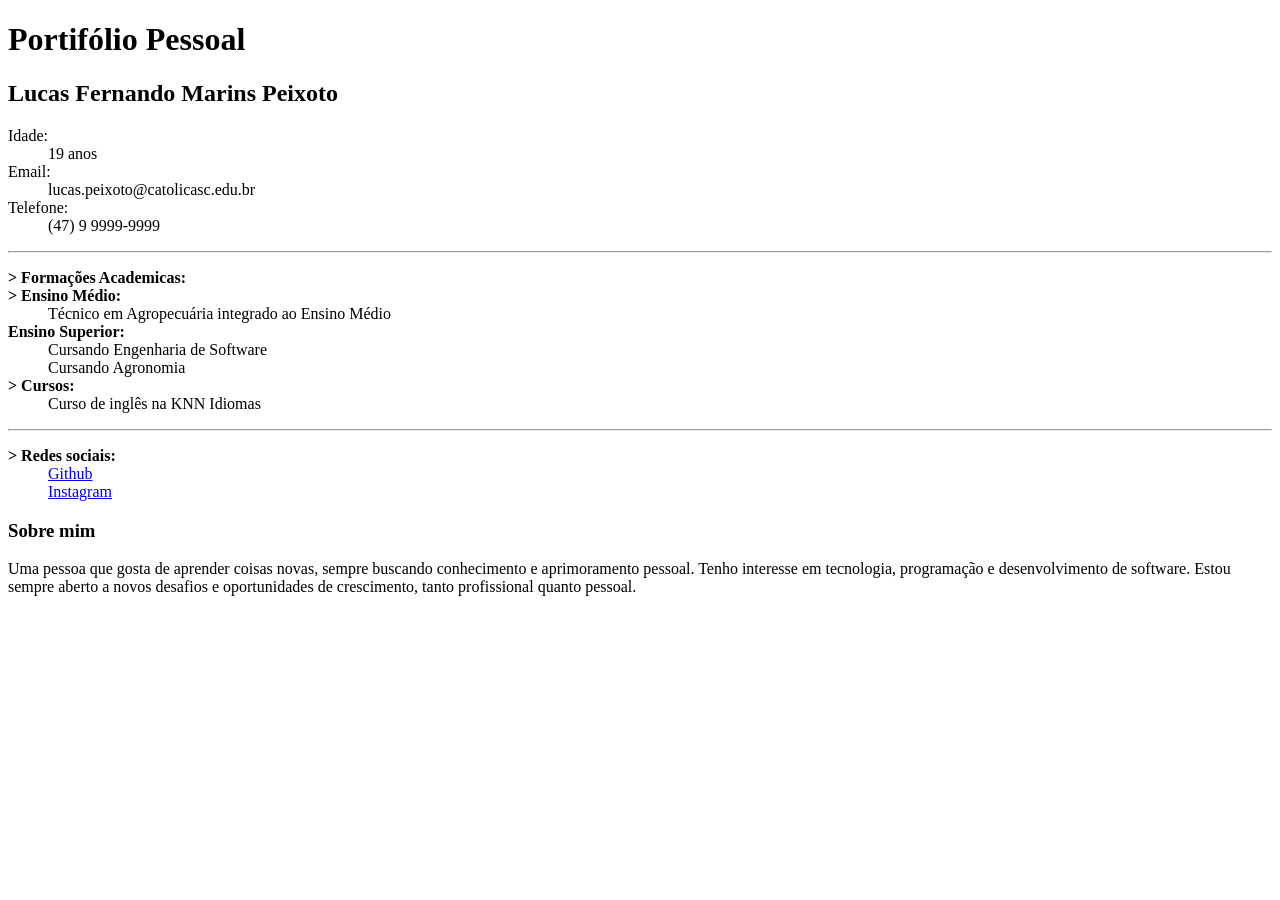
==== index.html @ bbc360eb "criação" ====
<!DOCTYPE html>
<html lang="pt-br">

<head>
  <meta charset="UTF-8">
  <meta name="viewport" content="width=device-width, initial-scale=1.0">
  <title>Portifólio Pessoal</title>
  <link rel="icon" type="image/jpg" href="imagens/icon.jpg">
</head>

<body>
  <h1>Portifólio Pessoal</h1>
  <h2>Lucas Fernando Marins Peixoto</h2>
  <dl>
    <dt>Idade:</dt>
    <dd>19 anos</dd>
    <dt>Email:</dt>
    <dd>lucas.peixoto@catolicasc.edu.br</dd>
    <dt>Telefone:</dt>
    <dd>(47) 9 9999-9999</dd>
  </dl>
  <hr>
  <dl>
    <dt><strong>> Formações Academicas:</strong></dt>
    <dt><strong>> Ensino Médio:</strong></dt>
    <dd>Técnico em Agropecuária integrado ao Ensino Médio</dd>
    <dt><strong>Ensino Superior:</strong></dt>
    <dd>Cursando Engenharia de Software</dd>
    <dd>Cursando Agronomia</dd>
    <dt><strong>> Cursos:</strong></dt>
    <dd>Curso de inglês na KNN Idiomas</dd>
  </dl>
  <hr>
  <dl>
    <dt><strong>> Redes sociais:</strong></dt>
    <dd><a href="https://github.com/lucaspeixotoo" target="_blank">Github </a></dd>
    <dd><a href="https://www.instagram.com/_.peixotoo/?next=%2F" target="_blank">Instagram</a></dd>
  </dl>
  <p>
  <h3>Sobre mim</h3>
  Uma pessoa que gosta de aprender coisas novas, sempre buscando conhecimento e aprimoramento pessoal. Tenho interesse
  em tecnologia,
  programação e desenvolvimento de software. Estou sempre aberto a novos desafios e oportunidades de crescimento, tanto
  profissional quanto pessoal.
  </p>
</body>

</html>
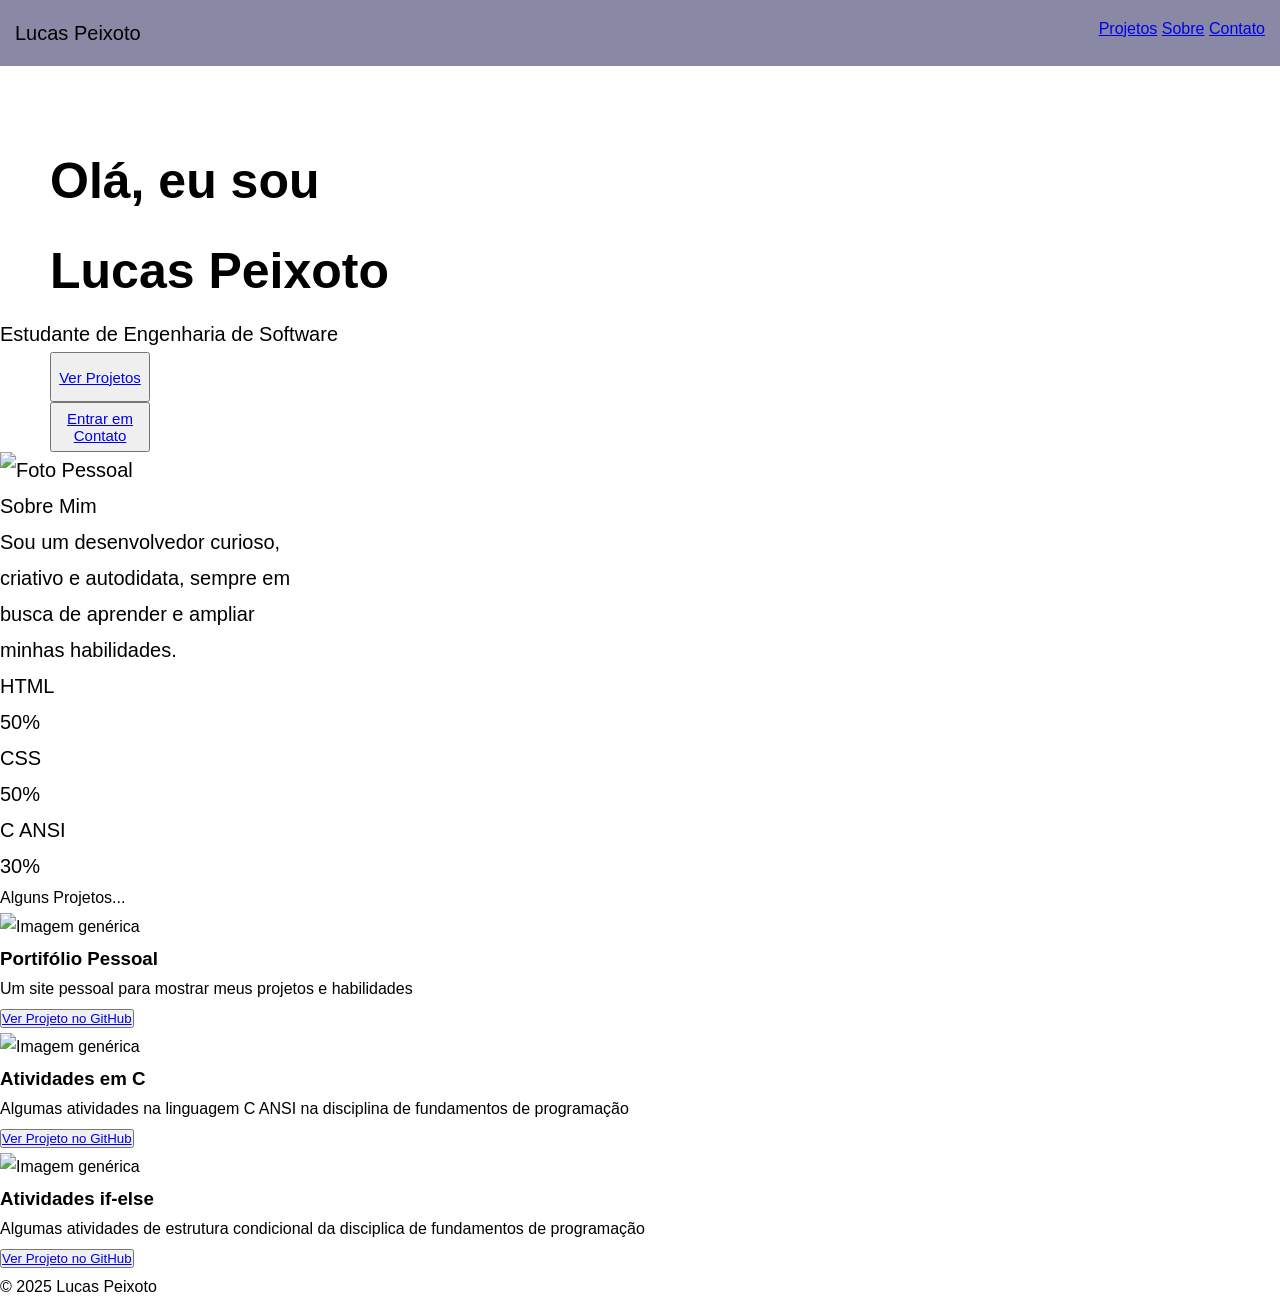
==== commit 7044cf04: "Alterações" ====
--- a/index.html
+++ b/index.html
@@ -1,48 +1,80 @@
 <!DOCTYPE html>
 <html lang="pt-br">
-
 <head>
   <meta charset="UTF-8">
   <meta name="viewport" content="width=device-width, initial-scale=1.0">
   <title>Portifólio Pessoal</title>
-  <link rel="icon" type="image/jpg" href="imagens/icon.jpg">
+ <link rel="stylesheet" href="style.css">
 </head>
+<body>
 
-<body>
-  <h1>Portifólio Pessoal</h1>
-  <h2>Lucas Fernando Marins Peixoto</h2>
-  <dl>
-    <dt>Idade:</dt>
-    <dd>19 anos</dd>
-    <dt>Email:</dt>
-    <dd>lucas.peixoto@catolicasc.edu.br</dd>
-    <dt>Telefone:</dt>
-    <dd>(47) 9 9999-9999</dd>
-  </dl>
-  <hr>
-  <dl>
-    <dt><strong>> Formações Academicas:</strong></dt>
-    <dt><strong>> Ensino Médio:</strong></dt>
-    <dd>Técnico em Agropecuária integrado ao Ensino Médio</dd>
-    <dt><strong>Ensino Superior:</strong></dt>
-    <dd>Cursando Engenharia de Software</dd>
-    <dd>Cursando Agronomia</dd>
-    <dt><strong>> Cursos:</strong></dt>
-    <dd>Curso de inglês na KNN Idiomas</dd>
-  </dl>
-  <hr>
-  <dl>
-    <dt><strong>> Redes sociais:</strong></dt>
-    <dd><a href="https://github.com/lucaspeixotoo" target="_blank">Github </a></dd>
-    <dd><a href="https://www.instagram.com/_.peixotoo/?next=%2F" target="_blank">Instagram</a></dd>
-  </dl>
-  <p>
-  <h3>Sobre mim</h3>
-  Uma pessoa que gosta de aprender coisas novas, sempre buscando conhecimento e aprimoramento pessoal. Tenho interesse
-  em tecnologia,
-  programação e desenvolvimento de software. Estou sempre aberto a novos desafios e oportunidades de crescimento, tanto
-  profissional quanto pessoal.
-  </p>
+  <header>
+    <div class="nome">
+      <p>Lucas Peixoto</p>
+    </div> 
+    <div class="menu">
+      <a href="https://github.com/lucaspeixotoo" target="_blank">Projetos</a>
+      <a href="#">Sobre</a>
+      <a href="mailto:lucas.peixoto@catolicasc.edu.br?subject=Dúvida%20Rápida&bory=Olá%20gostaria%20de%20conversar%20com%20você%20sobre..." target="_blank">Contato</a>
+    </div>
+  </header>
+
+  <main>
+    <section class="sobre" id="introdução">
+      <p class="inicio">Olá, eu sou<br>Lucas Peixoto</p>
+      <p>Estudante de Engenharia de Software</p>
+      <button class="botao"><a href="https://github.com/lucaspeixotoo">Ver Projetos</a></button>
+      <button class="botao"><a href="mailto:lucas.peixoto@catolicasc.edu.br?subject=Dúvida%20Rápida&bory=Olá%20gostaria%20de%20conversar%20com%20você%20sobre...">Entrar em Contato</a></button>
+      <img src="#" alt="Foto Pessoal">  
+    </section>
+
+    <section class="sobre" id="eu">
+      <div>
+        <p>Sobre Mim</p>
+        <p>Sou um desenvolvedor curioso,<br>criativo e autodidata, sempre em<br>busca de aprender e ampliar<br>minhas habilidades.</p>
+      </div>
+      <div id="linguagens">
+        <p>HTML</p>
+        <div class="container">
+          <div class="skills html">50%</div>
+        </div>
+        <p>CSS</p>
+        <div class="container">
+          <div class="skills css">50%</div>
+        </div>
+        <p>C ANSI</p>
+        <div class="container">
+          <div class="skills c_ansi">30%</div>
+        </div>  
+      </div>
+    </section>
+
+    <section id="trabalhos">
+      <p>Alguns Projetos...</p>
+      <div class="projetos" id="projeto01">
+        <img src="#" alt="Imagem genérica">
+        <h3>Portifólio Pessoal</h3>
+        <p>Um site pessoal para mostrar meus projetos e habilidades</p>
+        <button><a href="#">Ver Projeto no GitHub</a></button>
+      </div>
+
+      <div class="projetos" id="projeto02">
+        <img src="#" alt="Imagem genérica">
+        <h3>Atividades em C</h3>
+        <p>Algumas atividades na linguagem C ANSI na disciplina de fundamentos de programação</p>
+        <button><a href="#">Ver Projeto no GitHub</a></button>
+      </div>
+
+      <div class="projetos" id="projeto03">
+        <img src="#" alt="Imagem genérica">
+        <h3>Atividades if-else</h3>
+        <p>Algumas atividades de estrutura condicional da disciplica de fundamentos de programação</p>
+        <button><a href="#">Ver Projeto no GitHub</a></button>
+      </div>
+     </section> 
+    </main>
+    <footer>
+      <p>© 2025 Lucas Peixoto</p>
+    </footer>
 </body>
-
-</html>+</html>
--- a/style.css
+++ b/style.css
@@ -0,0 +1,56 @@
+*{
+  box-sizing: border-box;
+  margin: 0;
+  padding: 0;
+}
+
+body{
+  margin: 0;
+  padding: 0;
+  background-color: white;
+  font-family: sans-serif;
+  display: flex;
+  flex-direction: column;
+  line-height: 1.8;
+}
+
+header{
+  display: flex;
+  justify-content: space-between;
+  background-color: rgb(137, 137, 165);
+  font-size: 16px;
+}
+
+.nome{
+  font-size: 20px;
+  padding: 10px;
+  margin: 5px;
+}
+
+.menu{
+  padding: 10px;
+  margin: 5px;
+  margin-left: 50px;
+}
+
+.sobre {
+  display: flex;
+  flex-direction: column;
+  font-size: 20px;
+  
+}
+
+.sobre .inicio {
+  display: flex;
+  font-size: 50px;
+  font-weight: bold;
+  margin-top: 70px;
+  margin-left: 50px;
+}
+
+.botao {
+  font-size: 15px;
+  width: 100px;
+  height: 50px;
+  margin-left: 50px;
+}
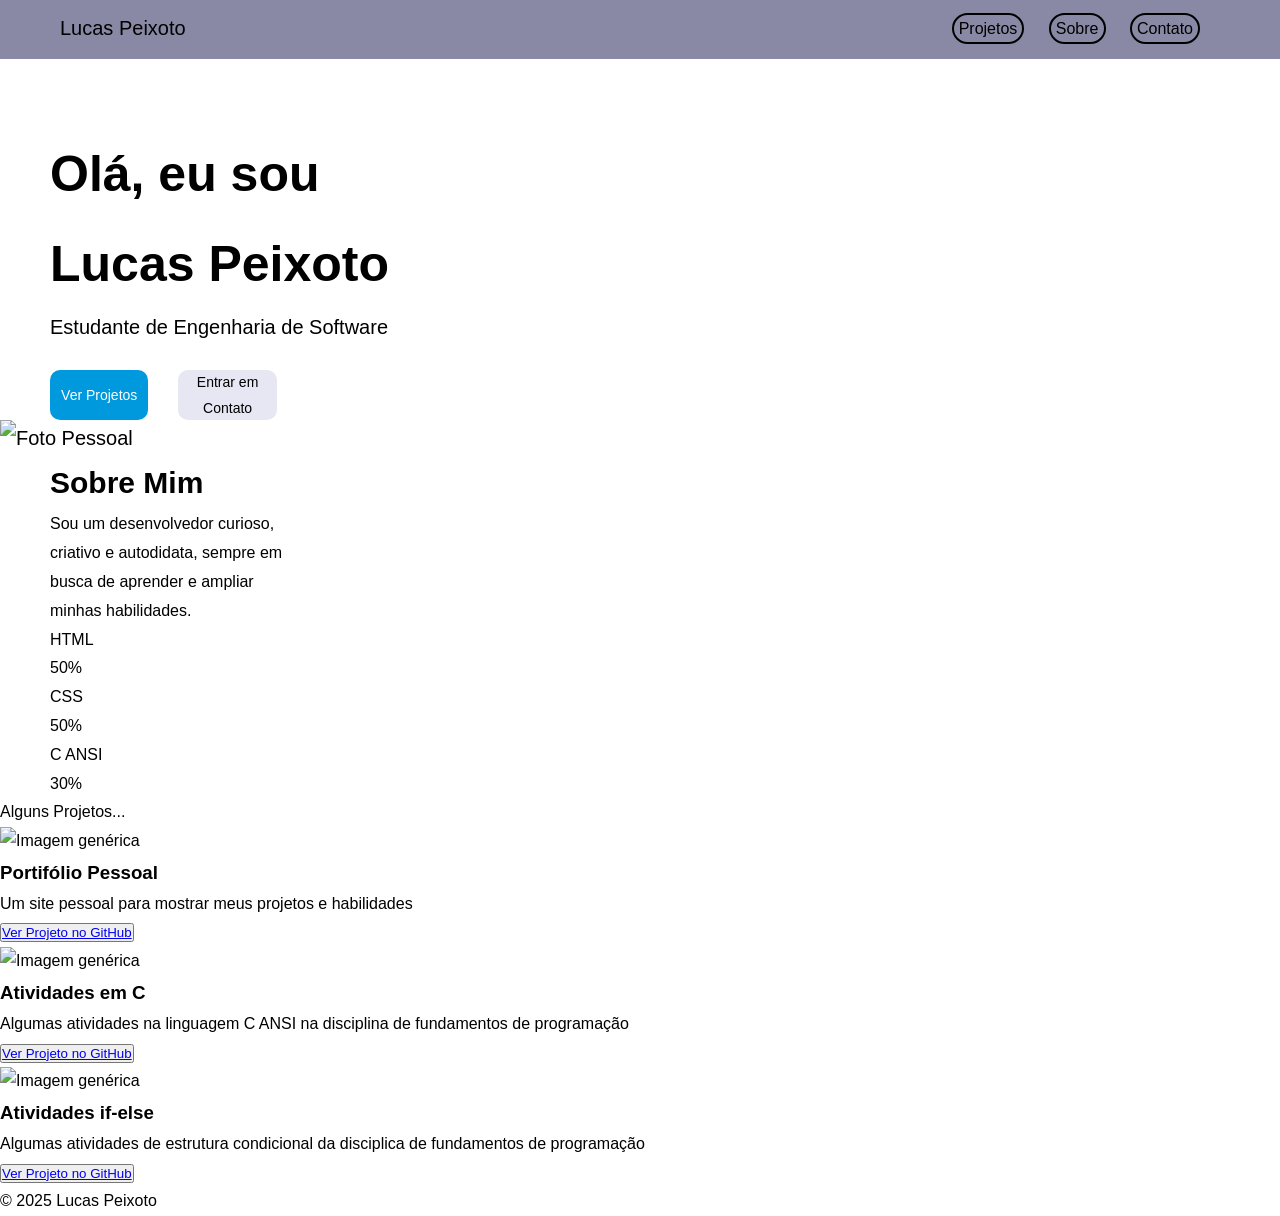
==== commit 8f7d2b9e: "atualização" ====
--- a/index.html
+++ b/index.html
@@ -20,17 +20,19 @@
   </header>
 
   <main>
-    <section class="sobre" id="introdução">
-      <p class="inicio">Olá, eu sou<br>Lucas Peixoto</p>
-      <p>Estudante de Engenharia de Software</p>
-      <button class="botao"><a href="https://github.com/lucaspeixotoo">Ver Projetos</a></button>
-      <button class="botao"><a href="mailto:lucas.peixoto@catolicasc.edu.br?subject=Dúvida%20Rápida&bory=Olá%20gostaria%20de%20conversar%20com%20você%20sobre...">Entrar em Contato</a></button>
-      <img src="#" alt="Foto Pessoal">  
+    <section class="introdução">
+      <p id="inicio">Olá, eu sou<br>Lucas Peixoto</p>
+      <p id="estudante">Estudante de Engenharia de Software</p>
+      <div class="botao">
+        <a id="ver-projetos" href="https://github.com/lucaspeixotoo" target="_blank">Ver Projetos</a>
+        <a id="entrar-contato" href="mailto:lucas.peixoto@catolicasc.edu.br?subject=Dúvida%20Rápida&bory=Olá%20gostaria%20de%20conversar%20com%20você%20sobre..." target="_blank">Entrar em Contato</a>
+      </div>
+      <img src="#" alt="Foto Pessoal" id="foto-pessoal">  
     </section>
 
-    <section class="sobre" id="eu">
+    <section class="sobre">
       <div>
-        <p>Sobre Mim</p>
+        <p id="eu">Sobre Mim</p>
         <p>Sou um desenvolvedor curioso,<br>criativo e autodidata, sempre em<br>busca de aprender e ampliar<br>minhas habilidades.</p>
       </div>
       <div id="linguagens">
--- a/style.css
+++ b/style.css
@@ -16,31 +16,41 @@
 
 header{
   display: flex;
-  justify-content: space-between;
   background-color: rgb(137, 137, 165);
   font-size: 16px;
+  justify-content: space-between;
 }
 
 .nome{
   font-size: 20px;
   padding: 10px;
-  margin: 5px;
+  margin-left: 50px;
 }
 
 .menu{
   padding: 10px;
   margin: 5px;
+  margin-right: 50px;
   margin-left: 50px;
 }
 
-.sobre {
+.menu a{
+  margin-right: 20px;
+  text-decoration: none;
+  color: black;
+  border: solid 2px;
+  padding: 5px;
+  border-radius: 16px 16px;
+}
+
+.introdução {
   display: flex;
   flex-direction: column;
   font-size: 20px;
   
 }
 
-.sobre .inicio {
+.introdução #inicio {
   display: flex;
   font-size: 50px;
   font-weight: bold;
@@ -49,8 +59,52 @@
 }
 
 .botao {
-  font-size: 15px;
-  width: 100px;
+  display: flex;
+  font-size: 14px;
   height: 50px;
   margin-left: 50px;
+  margin-top: 2%;
+  gap: 30px;
+}
+
+#entrar-contato {
+  width: 8%;
+  text-decoration: none;
+  text-align: center;
+  border-radius: 10px 10px;
+  color: black;
+  background-color: #E7E7F3;
+}
+
+#ver-projetos {
+  width: 8%;
+  align-content: center;
+  text-decoration: none;
+  text-align: center;
+  border-radius: 10px 10px;
+  color: white;
+  background-color: #0099DD;
+}
+
+#foto-pessoal {
+  display: flex;
+  justify-items: end;
+}
+
+#estudante {
+  display: flex;
+  margin-left: 50px;
+}
+
+.sobre {
+  margin-left: 50px;
+}
+
+.sobre #eu {
+  font-size: 30px;
+  font-weight: bold;
+}
+
+#linguagens {
+  
 }
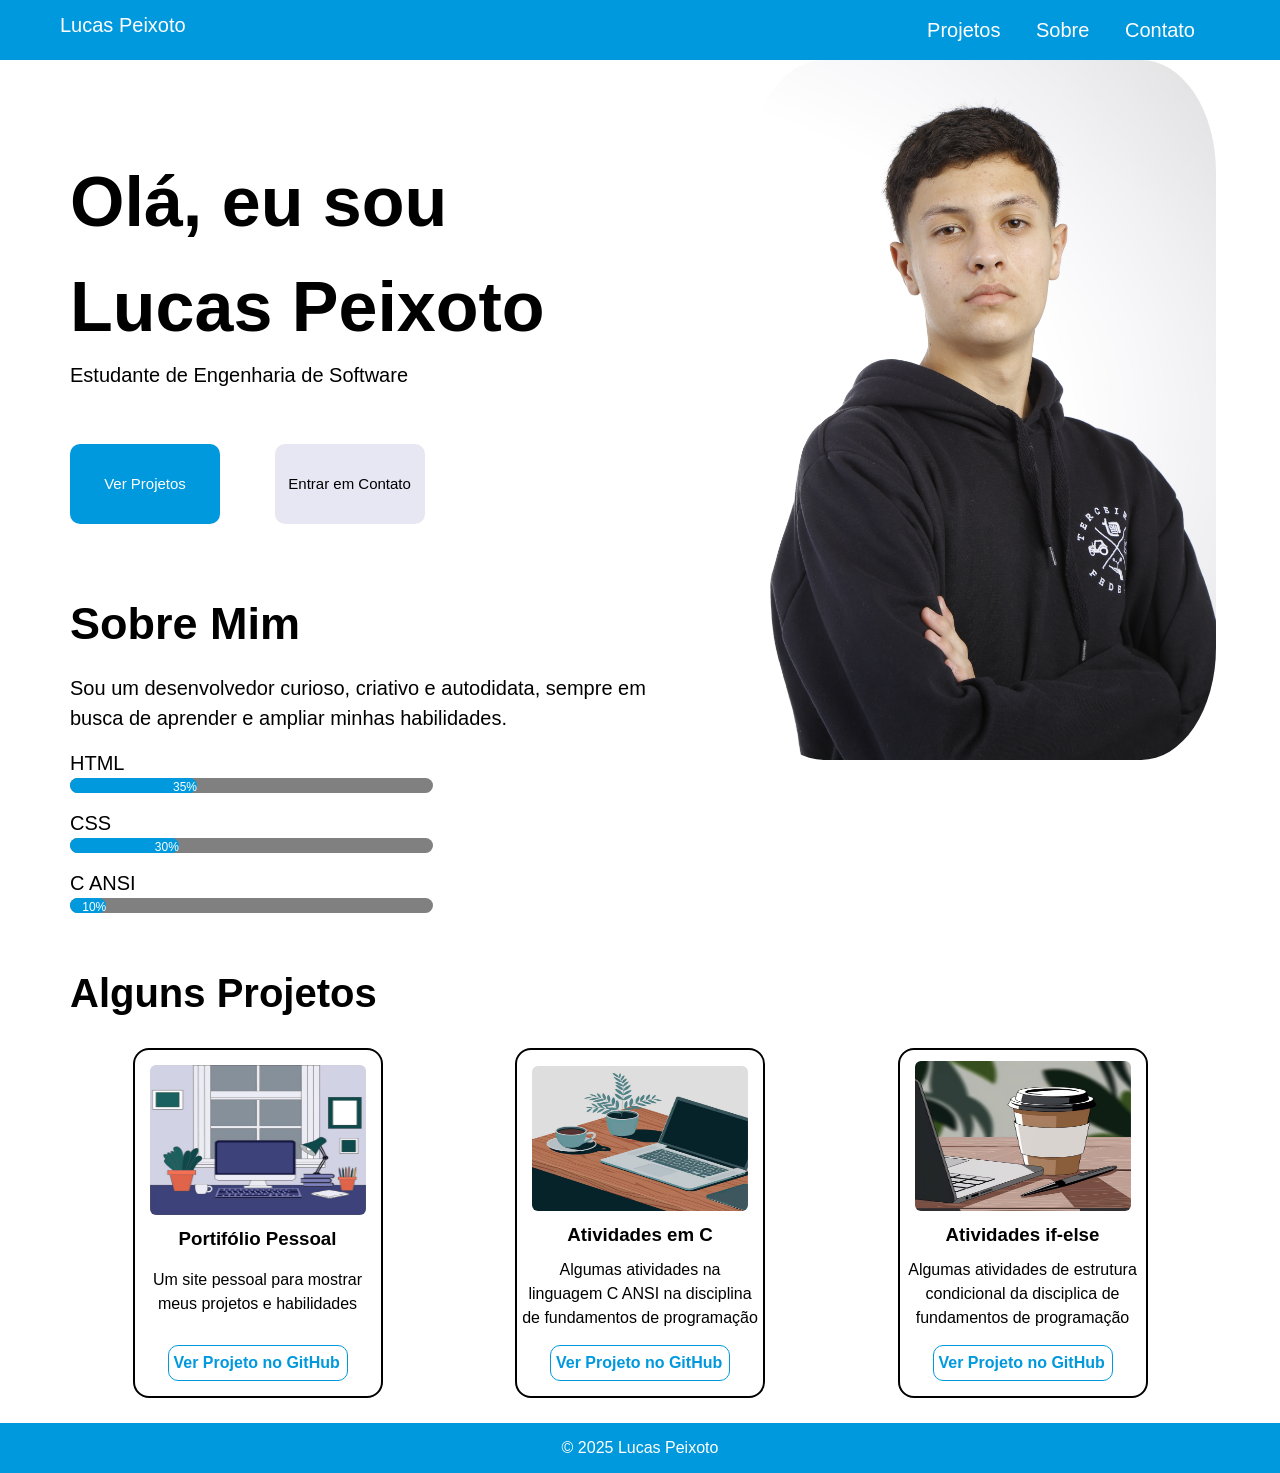
==== commit ab9261b0: "atualização" ====
--- a/index.html
+++ b/index.html
@@ -13,70 +13,78 @@
       <p>Lucas Peixoto</p>
     </div> 
     <div class="menu">
-      <a href="https://github.com/lucaspeixotoo" target="_blank">Projetos</a>
-      <a href="#">Sobre</a>
-      <a href="mailto:lucas.peixoto@catolicasc.edu.br?subject=Dúvida%20Rápida&bory=Olá%20gostaria%20de%20conversar%20com%20você%20sobre..." target="_blank">Contato</a>
+      <a href="#trabalhos" id="nav">Projetos</a>
+      <a href="#eu" id="nav">Sobre</a>
+      <a href="https://wa.me/5547992419480" id="nav">Contato</a>
     </div>
   </header>
 
   <main>
-    <section class="introdução">
-      <p id="inicio">Olá, eu sou<br>Lucas Peixoto</p>
-      <p id="estudante">Estudante de Engenharia de Software</p>
-      <div class="botao">
-        <a id="ver-projetos" href="https://github.com/lucaspeixotoo" target="_blank">Ver Projetos</a>
-        <a id="entrar-contato" href="mailto:lucas.peixoto@catolicasc.edu.br?subject=Dúvida%20Rápida&bory=Olá%20gostaria%20de%20conversar%20com%20você%20sobre..." target="_blank">Entrar em Contato</a>
+      <div class="box">
+        <div class="introdução">
+          <p id="inicio">Olá, eu sou<br>Lucas Peixoto</p>
+          <p id="estudante">Estudante de Engenharia de Software</p>
+          <div class="botao">
+            <a id="ver-projetos" href="https://github.com/lucaspeixotoo" target="_blank">Ver Projetos</a>
+            <a id="entrar-contato" href="mailto:lucas.peixoto@catolicasc.edu.br?subject=Dúvida%20Rápida&bory=Olá%20gostaria%20de%20conversar%20com%20você%20sobre..." target="_blank">Entrar em Contato</a>
+          </div>
+        </div>
+        <div class="fotona">
+          <img src="imagens/Lucas.JPG" alt="Foto Pessoal">  
+        </div>
       </div>
-      <img src="#" alt="Foto Pessoal" id="foto-pessoal">  
-    </section>
+
 
     <section class="sobre">
       <div>
         <p id="eu">Sobre Mim</p>
-        <p>Sou um desenvolvedor curioso,<br>criativo e autodidata, sempre em<br>busca de aprender e ampliar<br>minhas habilidades.</p>
+        <p>Sou um desenvolvedor curioso, criativo e autodidata, sempre em<br>busca de aprender e ampliar minhas habilidades.</p>
       </div>
       <div id="linguagens">
         <p>HTML</p>
         <div class="container">
-          <div class="skills html">50%</div>
+          <div class="skills html">35%</div>
         </div>
         <p>CSS</p>
         <div class="container">
-          <div class="skills css">50%</div>
+          <div class="skills css">30%</div>
         </div>
         <p>C ANSI</p>
         <div class="container">
-          <div class="skills c_ansi">30%</div>
+          <div class="skills c_ansi">10%</div>
         </div>  
       </div>
     </section>
 
-    <section id="trabalhos">
-      <p>Alguns Projetos...</p>
+    <div class="trabalhos">
+      <p id="trabalhos">Alguns Projetos</p>
+    </div> 
+    <div class="box2">
       <div class="projetos" id="projeto01">
-        <img src="#" alt="Imagem genérica">
+        <img src="imagens/foto1.jpg" alt="Imagem genérica" class="foto1">
         <h3>Portifólio Pessoal</h3>
-        <p>Um site pessoal para mostrar meus projetos e habilidades</p>
-        <button><a href="#">Ver Projeto no GitHub</a></button>
+        <p class="texto1">Um site pessoal para mostrar meus projetos e habilidades</p>
+        <a href="#">Ver Projeto no GitHub</a>
       </div>
-
+        
       <div class="projetos" id="projeto02">
-        <img src="#" alt="Imagem genérica">
+        <img src="imagens/foto2.jpg" alt="Imagem genérica" class="foto2">
         <h3>Atividades em C</h3>
         <p>Algumas atividades na linguagem C ANSI na disciplina de fundamentos de programação</p>
-        <button><a href="#">Ver Projeto no GitHub</a></button>
+        <a href="#">Ver Projeto no GitHub</a>
       </div>
-
+        
       <div class="projetos" id="projeto03">
-        <img src="#" alt="Imagem genérica">
+        <img src="imagens/foto3.jpg" alt="Imagem genérica">
         <h3>Atividades if-else</h3>
         <p>Algumas atividades de estrutura condicional da disciplica de fundamentos de programação</p>
-        <button><a href="#">Ver Projeto no GitHub</a></button>
+        <a href="#">Ver Projeto no GitHub</a>
       </div>
-     </section> 
+    </div>
+      
     </main>
     <footer>
       <p>© 2025 Lucas Peixoto</p>
     </footer>
-</body>
-</html>
+  </body>
+  </html>
--- a/style.css
+++ b/style.css
@@ -2,6 +2,11 @@
   box-sizing: border-box;
   margin: 0;
   padding: 0;
+}
+
+html{
+  scroll-behavior: smooth;
+
 }
 
 body{
@@ -11,13 +16,13 @@
   font-family: sans-serif;
   display: flex;
   flex-direction: column;
-  line-height: 1.8;
+  line-height: 1.5;
 }
 
 header{
   display: flex;
-  background-color: rgb(137, 137, 165);
-  font-size: 16px;
+  background-color: #0099DD;
+  font-size: 20px;
   justify-content: space-between;
 }
 
@@ -25,6 +30,8 @@
   font-size: 20px;
   padding: 10px;
   margin-left: 50px;
+  color: white;
+  font-weight: 200;
 }
 
 .menu{
@@ -34,77 +41,231 @@
   margin-left: 50px;
 }
 
-.menu a{
+.menu a {
+  color: white;
   margin-right: 20px;
   text-decoration: none;
-  color: black;
-  border: solid 2px;
   padding: 5px;
   border-radius: 16px 16px;
+  
+}
+
+.menu a:hover {
+  background-color: white;
+  color: #0099DD;
+  transition: 0.5s;
+  border-radius: 16px 16px;
+}
+
+.box {
+  display: flex;
+  justify-content: space-between;
+  height: 530px;
+  
 }
 
 .introdução {
   display: flex;
   flex-direction: column;
-  font-size: 20px;
-  
+  flex-wrap: wrap;
+  font-size: 20px;
 }
 
 .introdução #inicio {
-  display: flex;
-  font-size: 50px;
+  font-size: 70px;
   font-weight: bold;
-  margin-top: 70px;
-  margin-left: 50px;
+  margin-top: 90px;
+  margin-left: 70px;
+}
+
+#estudante {
+  display: flex;
+  flex-wrap: wrap
+  ;
+  margin-left: 70px;
 }
 
 .botao {
   display: flex;
-  font-size: 14px;
-  height: 50px;
-  margin-left: 50px;
-  margin-top: 2%;
-  gap: 30px;
+  justify-content: space-between;
+  flex-wrap: wrap;
+  font-weight: 200;
+  font-size: 15px;
+  margin-left: 70px;
+  margin-top: 10%;
+} 
+
+#ver-projetos {
+  display: flex;
+  justify-content: center;
+  align-items: center;
+  width: 150px;
+  height: 80px;
+  text-decoration: none;
+  border-radius: 10px 10px;
+  color: white;
+  background-color: #0099DD;
+  align-content: center;
+  flex-wrap: wrap;
 }
 
 #entrar-contato {
-  width: 8%;
-  text-decoration: none;
-  text-align: center;
+  display: flex;
+  justify-content: center;
+  align-items: center;
+  width: 150px;
+  margin-right: 120px;
+  text-decoration: none;
   border-radius: 10px 10px;
   color: black;
   background-color: #E7E7F3;
-}
-
-#ver-projetos {
-  width: 8%;
-  align-content: center;
-  text-decoration: none;
+  flex-wrap: wrap;
+}
+
+
+.fotona {
+  display: flex;
+  justify-content: end;
+  margin-right: 5%;
+  height: 700px;
+}
+
+.fotona img {
+  display: flex;
+  flex-wrap: wrap;
+  border-radius: 16% 16%;
+  margin-top: 0;
+}
+
+
+.sobre {
+  display: flex;
+  flex-wrap: wrap;
+  flex-direction: column;
+  margin-left: 70px;
+}
+
+.sobre p {
+  display: flex;
+  flex-wrap: wrap;
+  font-size: 20px;
+  margin-top: 15px;
+}
+
+.sobre #eu {
+  display: flex;
+  flex-wrap:wrap;
+  margin-top: 0;
+  flex-direction: column;
+  font-size: 45px;
+  font-weight: bold;
+}
+
+.container {
+  width: 30%;
+  background-color: grey;
+  border-radius: 20px;
+  height: 15px;
+}
+
+.skills {
+  font-size: 12px;
+  text-align: right;
+  font-weight: 200;
+  color: white;
+}
+
+.html {
+  width: 35%;
+  background-color: #0099DD;
+  border-radius: 20px;
+  height: 15px;
+}
+.css {
+  width: 30%;
+  background-color: #0099DD;
+  border-radius: 20px;
+  height: 15px;
+}
+
+.c_ansi {
+  width: 10%;
+  background-color: #0099DD;
+  border-radius: 20px;
+  height: 15px;
+}
+
+#trabalhos {
+  font-size: 40px;
+  margin-top: 50px;
+  margin-left: 70px;
+  font-weight: bold;
+}
+
+.box2 {
+  display: flex;
+  justify-content: space-evenly;
+  flex-wrap: wrap;
+
+}
+
+.projetos {
+  display: flex;
+  justify-content: flex-end;
   text-align: center;
-  border-radius: 10px 10px;
-  color: white;
-  background-color: #0099DD;
-}
-
-#foto-pessoal {
-  display: flex;
-  justify-items: end;
-}
-
-#estudante {
-  display: flex;
-  margin-left: 50px;
-}
-
-.sobre {
-  margin-left: 50px;
-}
-
-.sobre #eu {
-  font-size: 30px;
-  font-weight: bold;
-}
-
-#linguagens {
+  flex-direction: column;
+  text-decoration: none;
+  line-height: 1.5;
+  margin-top: 25px;
+  margin-bottom: 25px;
+  width: 250px;
+  height: 350px;
+  padding: 5px;
+  border: solid 2px;
+  border-radius: 16px;
   
-}+}
+
+.projetos a {
+  display: flex;
+  align-items: center;
+  width: 180px;
+  padding: 5px;
+  margin: 15px auto 10px ;
+  text-decoration: none;
+  border: solid 1px;
+  border-radius: 10px;
+  color: #0099DD;
+  font-weight:550;
+}
+
+.projetos h3 {
+  margin-bottom: 8px;
+}
+
+.projetos img{
+  padding: 10px;
+  justify-content: space-evenly;
+  margin-bottom: 0px;
+  height: 170px;
+  border-radius: 16px 16px;
+}
+
+.projetos .foto2 {
+  height: 165px;
+}
+
+.texto1 {
+  height: 70px;
+  margin-bottom: 8px;
+  margin-top: 7px;
+}
+
+footer{
+  display: flex;
+  justify-content: center;
+  align-items: center;
+  color: white;
+  height: 50px;
+  background-color: #0099DD;
+}
